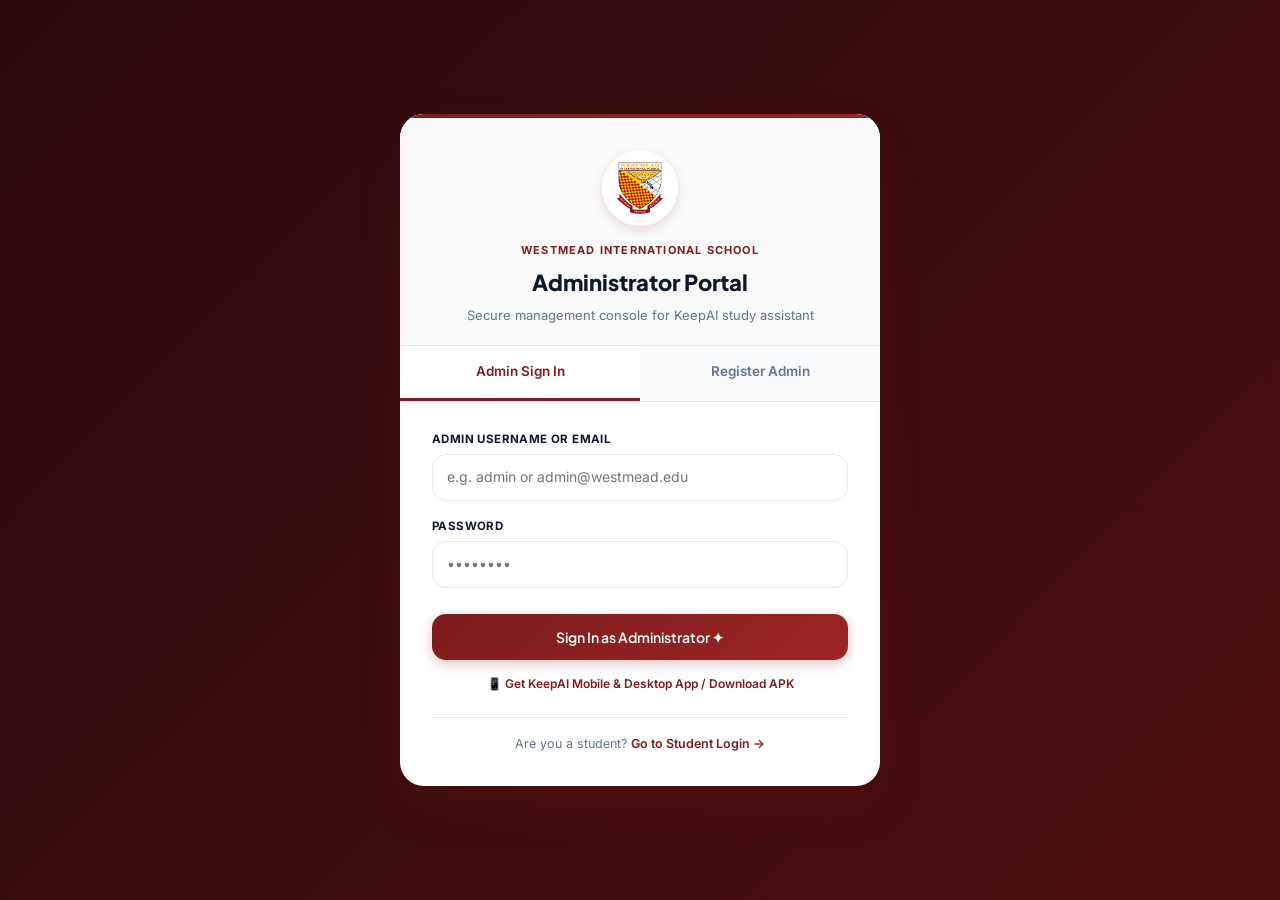
==== index.html @ 1c806f01 "Initial commit" ====
<!DOCTYPE html>
<html lang="en">
<head>
  <meta charset="UTF-8">
  <meta http-equiv="refresh" content="0; url=admin_dashboard.html">
  <title>KeepAI - Redirecting</title>
  <script>
    window.location.replace('admin_dashboard.html');
  </script>
</head>
<body style="font-family: sans-serif; display: flex; align-items: center; justify-content: center; height: 100vh; margin: 0; background: #f8fafc; color: #475569;">
  <p>Loading KeepAI Portal...</p>
</body>
</html>
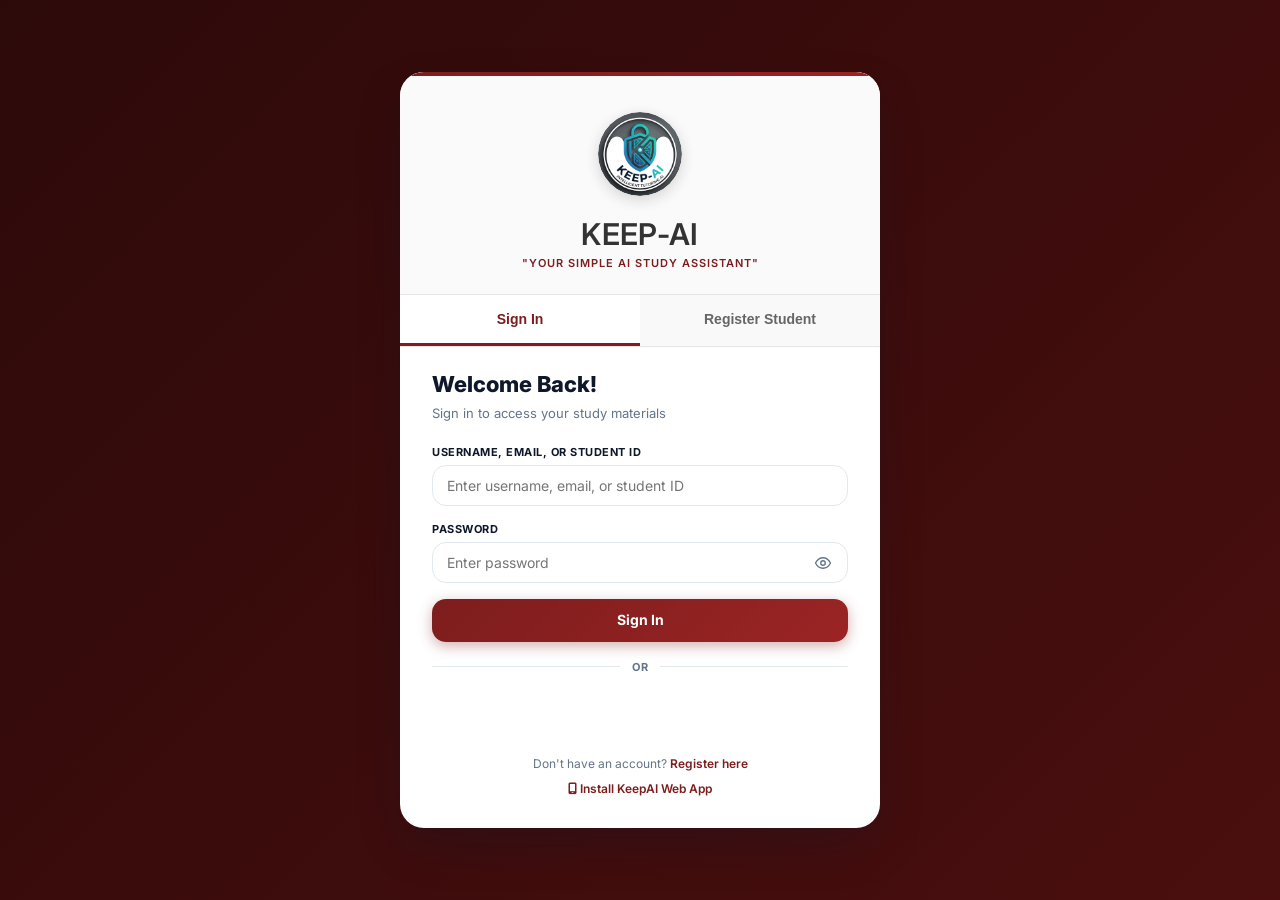
==== commit 337092a2: "chore: Design consistency overhaul - unified brand system, all buttons working - Add dist/assets/css" ====
--- a/index.html
+++ b/index.html
@@ -2,13 +2,13 @@
 <html lang="en">
 <head>
   <meta charset="UTF-8">
-  <meta http-equiv="refresh" content="0; url=admin_dashboard.html">
+  <meta http-equiv="refresh" content="0; url=student_login.html">
   <title>KeepAI - Redirecting</title>
   <script>
-    window.location.replace('admin_dashboard.html');
+    window.location.replace('student_login.html');
   </script>
 </head>
-<body style="font-family: sans-serif; display: flex; align-items: center; justify-content: center; height: 100vh; margin: 0; background: #f8fafc; color: #475569;">
-  <p>Loading KeepAI Portal...</p>
+<body style="font-family: sans-serif; display: flex; align-items: center; justify-content: center; height: 100vh; margin: 0; background: #2D0A0A; color: #fff;">
+  <p>Loading KeepAI...</p>
 </body>
 </html>
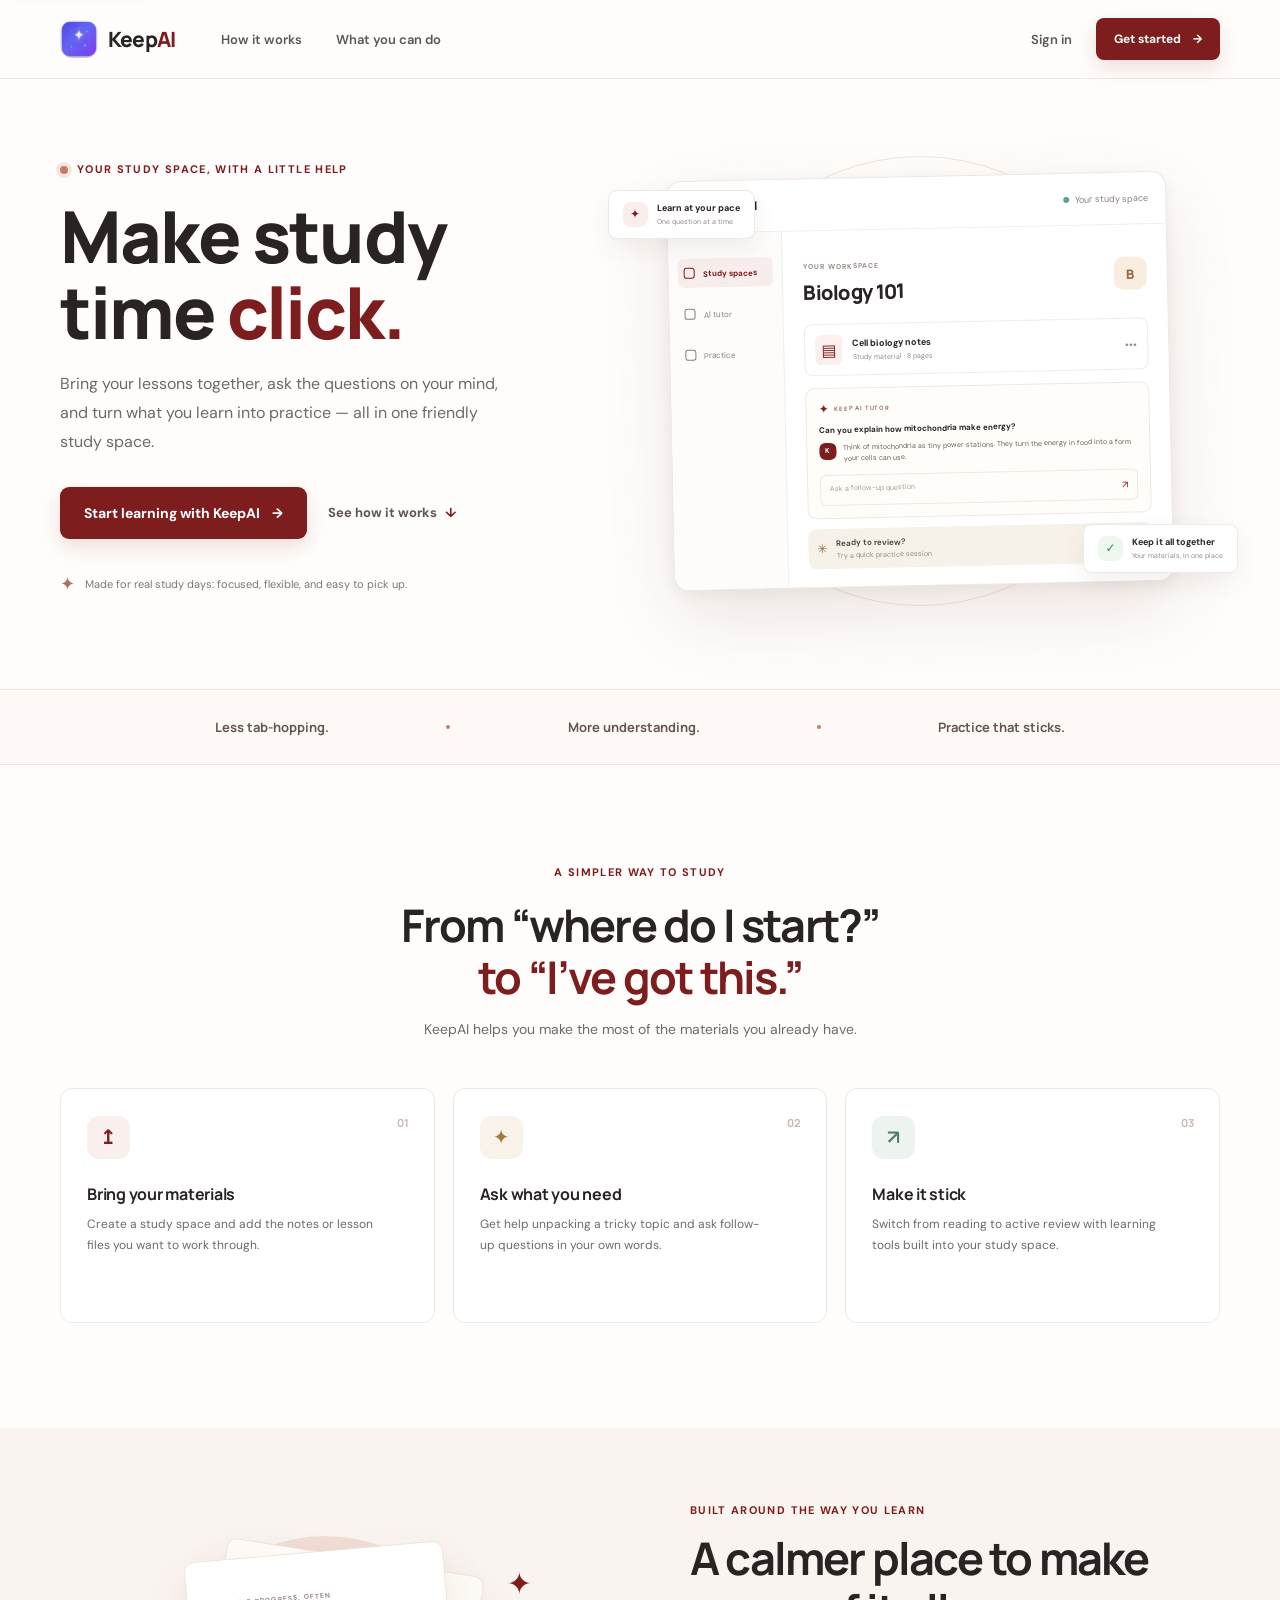
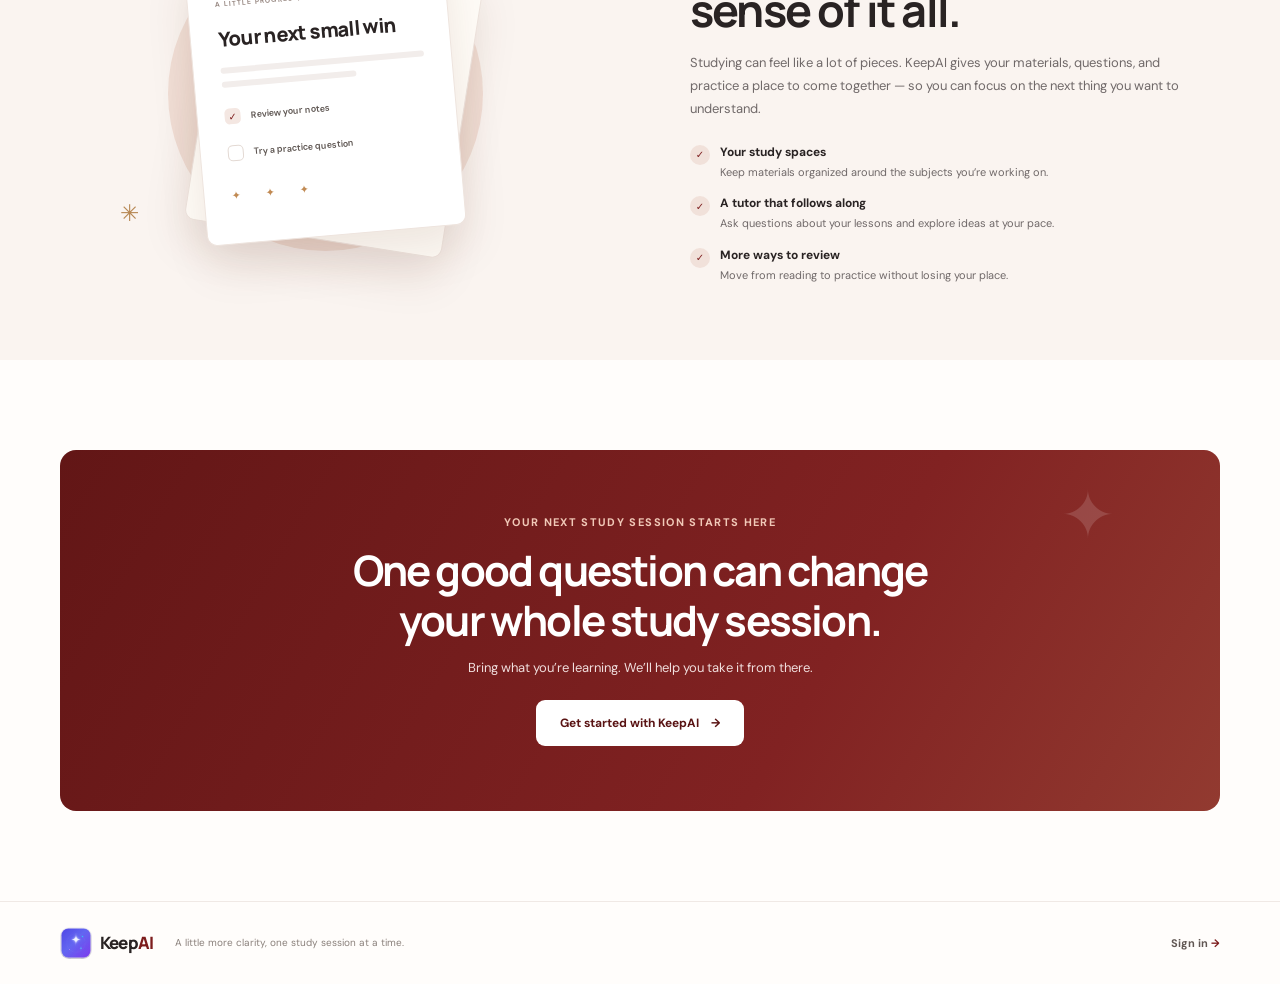
==== commit 26647233: "Add responsive KeepAI landing page Co-authored-by: Copilot <223556219+Copilot@users.noreply.github.c" ====
--- a/index.html
+++ b/index.html
@@ -2,13 +2,192 @@
 <html lang="en">
 <head>
   <meta charset="UTF-8">
-  <meta http-equiv="refresh" content="0; url=student_login.html">
-  <title>KeepAI - Redirecting</title>
-  <script>
-    window.location.replace('student_login.html');
-  </script>
+  <meta name="viewport" content="width=device-width, initial-scale=1">
+  <meta name="theme-color" content="#7d1d1d">
+  <meta name="description" content="Make study time more focused with KeepAI. Bring your materials together, ask questions, and turn what you learn into practice.">
+  <meta name="apple-mobile-web-app-capable" content="yes">
+  <meta name="apple-mobile-web-app-title" content="KeepAI">
+  <link rel="manifest" href="manifest.json">
+  <link rel="icon" href="icons/favicon.svg" type="image/svg+xml">
+  <link rel="apple-touch-icon" href="icons/icon-192.png">
+  <link rel="preconnect" href="https://fonts.googleapis.com">
+  <link rel="preconnect" href="https://fonts.gstatic.com" crossorigin>
+  <link href="https://fonts.googleapis.com/css2?family=DM+Sans:wght@400;500;600;700&family=Manrope:wght@400;500;600;700;800&display=swap" rel="stylesheet">
+  <link rel="stylesheet" href="assets/css/landing.css">
+  <title>KeepAI — Make study time click</title>
 </head>
-<body style="font-family: sans-serif; display: flex; align-items: center; justify-content: center; height: 100vh; margin: 0; background: #2D0A0A; color: #fff;">
-  <p>Loading KeepAI...</p>
+<body>
+  <a class="skip-link" href="#main">Skip to content</a>
+  <header class="site-header">
+    <div class="header-inner">
+      <a class="brand" href="./" aria-label="KeepAI home">
+        <img src="icons/icon.svg" width="38" height="38" alt="">
+        <span>Keep<span class="brand-accent">AI</span></span>
+      </a>
+      <nav class="desktop-nav" aria-label="Main navigation">
+        <a href="#how-it-works">How it works</a>
+        <a href="#features">What you can do</a>
+      </nav>
+      <div class="header-actions">
+        <a class="sign-in-link" href="student_login.html">Sign in</a>
+        <a class="button button-small button-primary" href="student_login.html">Get started <span aria-hidden="true">→</span></a>
+      </div>
+      <details class="mobile-menu">
+        <summary aria-label="Toggle navigation">
+          <span class="menu-lines" aria-hidden="true"></span>
+        </summary>
+        <nav aria-label="Mobile navigation">
+          <a href="#how-it-works">How it works</a>
+          <a href="#features">What you can do</a>
+          <a href="student_login.html">Sign in</a>
+          <a class="mobile-cta" href="student_login.html">Get started <span aria-hidden="true">→</span></a>
+        </nav>
+      </details>
+    </div>
+  </header>
+
+  <main id="main">
+    <section class="hero section-shell">
+      <div class="hero-copy">
+        <p class="eyebrow"><span class="eyebrow-dot" aria-hidden="true"></span> Your study space, with a little help</p>
+        <h1>Make study time <span>click.</span></h1>
+        <p class="hero-description">Bring your lessons together, ask the questions on your mind, and turn what you learn into practice — all in one friendly study space.</p>
+        <div class="hero-actions">
+          <a class="button button-primary" href="student_login.html">Start learning with KeepAI <span aria-hidden="true">→</span></a>
+          <a class="text-link" href="#how-it-works">See how it works <span aria-hidden="true">↓</span></a>
+        </div>
+        <div class="hero-note">
+          <span class="note-icon" aria-hidden="true">✦</span>
+          <p>Made for real study days: focused, flexible, and easy to pick up.</p>
+        </div>
+      </div>
+
+      <div class="hero-visual" role="img" aria-label="Illustration of a KeepAI study workspace">
+        <div class="visual-orbit orbit-one" aria-hidden="true"></div>
+        <div class="visual-orbit orbit-two" aria-hidden="true"></div>
+        <div class="workspace-window">
+          <div class="window-top">
+            <div class="window-brand"><img src="icons/icon.svg" width="25" height="25" alt=""><span>KeepAI</span></div>
+            <span class="window-status"><span aria-hidden="true"></span> Your study space</span>
+          </div>
+          <div class="workspace-body">
+            <div class="workspace-sidebar" aria-hidden="true">
+              <span class="sidebar-item active"><i></i> Study spaces</span>
+              <span class="sidebar-item"><i></i> AI tutor</span>
+              <span class="sidebar-item"><i></i> Practice</span>
+            </div>
+            <div class="workspace-content">
+              <div class="workspace-heading">
+                <div><span class="content-kicker">YOUR WORKSPACE</span><h2>Biology 101</h2></div>
+                <span class="course-mark" aria-hidden="true">B</span>
+              </div>
+              <div class="material-card">
+                <span class="material-icon" aria-hidden="true">▤</span>
+                <div><strong>Cell biology notes</strong><small>Study material · 8 pages</small></div>
+                <span class="material-more" aria-hidden="true">···</span>
+              </div>
+              <div class="tutor-card">
+                <div class="tutor-label"><span class="tutor-spark" aria-hidden="true">✦</span> KEEP AI TUTOR</div>
+                <p>Can you explain how mitochondria make energy?</p>
+                <div class="tutor-reply"><span class="reply-avatar" aria-hidden="true">K</span><span>Think of mitochondria as tiny power stations. They turn the energy in food into a form your cells can use.</span></div>
+                <div class="fake-input">Ask a follow-up question <span aria-hidden="true">↗</span></div>
+              </div>
+              <div class="practice-nudge"><span aria-hidden="true">✳</span><span><strong>Ready to review?</strong><small>Try a quick practice session</small></span><span class="nudge-arrow" aria-hidden="true">→</span></div>
+            </div>
+          </div>
+        </div>
+        <div class="floating-note note-left"><span aria-hidden="true">✦</span><div><strong>Learn at your pace</strong><small>One question at a time</small></div></div>
+        <div class="floating-note note-right"><span class="note-check" aria-hidden="true">✓</span><div><strong>Keep it all together</strong><small>Your materials, in one place</small></div></div>
+      </div>
+    </section>
+
+    <section class="intro-strip" aria-label="KeepAI study tools">
+      <div class="intro-inner">
+        <span>Less tab-hopping.</span>
+        <span class="strip-divider" aria-hidden="true"></span>
+        <span>More understanding.</span>
+        <span class="strip-divider" aria-hidden="true"></span>
+        <span>Practice that sticks.</span>
+      </div>
+    </section>
+
+    <section class="section-shell how-section" id="how-it-works">
+      <div class="section-heading">
+        <p class="eyebrow">A simpler way to study</p>
+        <h2>From “where do I start?”<br><span>to “I’ve got this.”</span></h2>
+        <p>KeepAI helps you make the most of the materials you already have.</p>
+      </div>
+      <div class="steps-grid">
+        <article class="step-card">
+          <span class="step-number">01</span>
+          <span class="step-icon icon-upload" aria-hidden="true">↥</span>
+          <h3>Bring your materials</h3>
+          <p>Create a study space and add the notes or lesson files you want to work through.</p>
+        </article>
+        <article class="step-card">
+          <span class="step-number">02</span>
+          <span class="step-icon icon-ask" aria-hidden="true">✦</span>
+          <h3>Ask what you need</h3>
+          <p>Get help unpacking a tricky topic and ask follow-up questions in your own words.</p>
+        </article>
+        <article class="step-card">
+          <span class="step-number">03</span>
+          <span class="step-icon icon-practice" aria-hidden="true">↗</span>
+          <h3>Make it stick</h3>
+          <p>Switch from reading to active review with learning tools built into your study space.</p>
+        </article>
+      </div>
+    </section>
+
+    <section class="feature-section" id="features">
+      <div class="section-shell feature-layout">
+        <div class="feature-art" aria-hidden="true">
+          <div class="feature-paper paper-back"></div>
+          <div class="feature-paper paper-front">
+            <span class="paper-kicker">A LITTLE PROGRESS, OFTEN</span>
+            <div class="paper-title">Your next small win</div>
+            <div class="paper-line"></div>
+            <div class="paper-line short"></div>
+            <div class="paper-task"><span>✓</span> Review your notes</div>
+            <div class="paper-task"><span class="task-empty"></span> Try a practice question</div>
+            <div class="paper-stars">✦ &nbsp; ✦ &nbsp; ✦</div>
+          </div>
+          <span class="art-spark spark-one">✦</span><span class="art-spark spark-two">✳</span>
+        </div>
+        <div class="feature-copy">
+          <p class="eyebrow">Built around the way you learn</p>
+          <h2>A calmer place to make sense of it all.</h2>
+          <p>Studying can feel like a lot of pieces. KeepAI gives your materials, questions, and practice a place to come together — so you can focus on the next thing you want to understand.</p>
+          <ul class="feature-list">
+            <li><span aria-hidden="true">✓</span><span><strong>Your study spaces</strong><small>Keep materials organized around the subjects you’re working on.</small></span></li>
+            <li><span aria-hidden="true">✓</span><span><strong>A tutor that follows along</strong><small>Ask questions about your lessons and explore ideas at your pace.</small></span></li>
+            <li><span aria-hidden="true">✓</span><span><strong>More ways to review</strong><small>Move from reading to practice without losing your place.</small></span></li>
+          </ul>
+        </div>
+      </div>
+    </section>
+
+    <section class="closing-section section-shell">
+      <div class="closing-card">
+        <div class="closing-decoration" aria-hidden="true">✦</div>
+        <p class="eyebrow">Your next study session starts here</p>
+        <h2>One good question can change your whole study session.</h2>
+        <p>Bring what you’re learning. We’ll help you take it from there.</p>
+        <a class="button button-light" href="student_login.html">Get started with KeepAI <span aria-hidden="true">→</span></a>
+      </div>
+    </section>
+  </main>
+
+  <footer class="site-footer">
+    <div class="footer-inner">
+      <a class="brand footer-brand" href="./" aria-label="KeepAI home">
+        <img src="icons/icon.svg" width="32" height="32" alt="">
+        <span>Keep<span class="brand-accent">AI</span></span>
+      </a>
+      <p>A little more clarity, one study session at a time.</p>
+      <a href="student_login.html">Sign in <span aria-hidden="true">→</span></a>
+    </div>
+  </footer>
+  <script src="assets/js/landing.js" defer></script>
 </body>
 </html>
--- a/assets/css/landing.css
+++ b/assets/css/landing.css
@@ -0,0 +1,257 @@
+:root {
+  color-scheme: light;
+  --ink: #292323;
+  --muted: #706969;
+  --wine: #7d1d1d;
+  --wine-dark: #591313;
+  --wine-soft: #fff5f2;
+  --paper: #fffdfb;
+  --line: #eee7e3;
+  --serif: "Manrope", "DM Sans", sans-serif;
+  --sans: "DM Sans", system-ui, sans-serif;
+}
+
+* { box-sizing: border-box; }
+html { scroll-behavior: smooth; scroll-padding-top: 90px; }
+body { margin: 0; color: var(--ink); background: var(--paper); font-family: var(--sans); -webkit-font-smoothing: antialiased; }
+a { color: inherit; }
+img { display: block; max-width: 100%; }
+
+.skip-link { position: absolute; z-index: 10; top: 8px; left: 8px; padding: 12px 16px; transform: translateY(-150%); border-radius: 8px; background: white; color: var(--wine); box-shadow: 0 4px 16px #0002; }
+.skip-link:focus { transform: translateY(0); }
+.site-header { position: relative; z-index: 5; border-bottom: 1px solid #f0e9e5; background: rgb(255 253 251 / 94%); }
+.header-inner, .section-shell, .footer-inner { width: min(1160px, calc(100% - 56px)); margin-inline: auto; }
+.header-inner { min-height: 78px; display: flex; align-items: center; gap: 46px; }
+.brand { display: inline-flex; align-items: center; gap: 10px; color: var(--ink); text-decoration: none; font: 800 21px/1 var(--serif); letter-spacing: -.8px; }
+.brand img { border-radius: 12px; }
+.brand-accent { color: var(--wine); }
+.desktop-nav { display: flex; align-items: center; gap: 34px; margin-right: auto; }
+.desktop-nav a, .sign-in-link { color: #5d5552; font-size: 13px; font-weight: 600; text-decoration: none; transition: color .18s ease; }
+.desktop-nav a:hover, .sign-in-link:hover { color: var(--wine); }
+.header-actions { display: flex; align-items: center; gap: 24px; }
+.button { min-height: 52px; display: inline-flex; justify-content: center; align-items: center; gap: 12px; padding: 0 23px; border: 1px solid transparent; border-radius: 9px; font-size: 14px; font-weight: 700; text-decoration: none; transition: transform .18s ease, background .18s ease, box-shadow .18s ease; }
+.button:hover { transform: translateY(-2px); }
+.button:focus-visible, a:focus-visible, summary:focus-visible { outline: 3px solid #bc7777; outline-offset: 4px; }
+.button-primary { background: var(--wine); color: white; box-shadow: 0 8px 20px #7d1d1d24; }
+.button-primary:hover { background: var(--wine-dark); box-shadow: 0 10px 24px #7d1d1d35; }
+.button-small { min-height: 42px; padding-inline: 17px; border-radius: 8px; font-size: 12px; }
+.mobile-menu { display: none; }
+
+.hero { min-height: 610px; display: grid; grid-template-columns: .92fr 1.08fr; align-items: center; gap: 48px; padding-block: 70px 76px; }
+.hero-copy { position: relative; z-index: 1; padding-bottom: 4px; }
+.eyebrow { display: flex; align-items: center; gap: 9px; margin: 0 0 20px; color: var(--wine); font-size: 11px; font-weight: 700; letter-spacing: 1.35px; line-height: 1.4; text-transform: uppercase; }
+.eyebrow-dot { width: 8px; height: 8px; border-radius: 50%; background: #c37c68; box-shadow: 0 0 0 4px #f7e6df; }
+h1, h2, h3, p { margin-top: 0; }
+h1, h2 { font-family: var(--serif); letter-spacing: -1.8px; }
+.hero h1 { max-width: 540px; margin-bottom: 21px; font-size: clamp(48px, 5.6vw, 72px); font-weight: 800; line-height: 1.06; }
+.hero h1 span { color: var(--wine); }
+.hero-description { max-width: 460px; margin-bottom: 30px; color: var(--muted); font-size: 16px; line-height: 1.8; }
+.hero-actions { display: flex; align-items: center; flex-wrap: wrap; gap: 21px; }
+.text-link { color: #5e5551; font-size: 13px; font-weight: 700; text-decoration: none; }
+.text-link span { margin-left: 5px; color: var(--wine); }
+.text-link:hover { color: var(--wine); }
+.hero-note { display: flex; align-items: center; gap: 10px; margin-top: 33px; color: #817774; }
+.hero-note p { margin: 0; font-size: 11px; line-height: 1.5; }
+.note-icon { color: #ae705e; font-size: 18px; }
+
+.hero-visual { position: relative; min-width: 0; min-height: 447px; display: grid; place-items: center; isolation: isolate; }
+.visual-orbit { position: absolute; z-index: -1; border: 1px solid #f2e4dd; border-radius: 50%; }
+.orbit-one { width: min(450px, 100%); aspect-ratio: 1; }
+.orbit-two { width: min(370px, 100%); aspect-ratio: 1; border-style: dashed; border-color: #f0dfd7; }
+.workspace-window { width: min(100%, 500px); overflow: hidden; border: 1px solid #eee8e4; border-radius: 15px; background: #fff; box-shadow: 0 28px 70px #5d27181c, 0 4px 14px #38221b0d; transform: rotate(-1.2deg); }
+.window-top { height: 52px; display: flex; justify-content: space-between; align-items: center; padding-inline: 17px; border-bottom: 1px solid #f2eeeb; }
+.window-brand { display: flex; align-items: center; gap: 8px; font: 800 12px var(--serif); }
+.window-brand img { border-radius: 8px; }
+.window-status { display: flex; align-items: center; gap: 6px; color: #8c817d; font-size: 9px; }
+.window-status > span { width: 6px; height: 6px; border-radius: 50%; background: #58a580; }
+.workspace-body { min-height: 350px; display: grid; grid-template-columns: 114px 1fr; }
+.workspace-sidebar { padding: 25px 9px; border-right: 1px solid #f2eeeb; background: #fdfcfb; }
+.sidebar-item { display: flex; align-items: center; gap: 8px; margin-bottom: 12px; padding: 9px 6px; border-radius: 6px; color: #8a807b; font-size: 8px; white-space: nowrap; }
+.sidebar-item i { width: 11px; height: 11px; display: block; border: 1.5px solid currentColor; border-radius: 3px; }
+.sidebar-item.active { background: #f8eded; color: var(--wine); font-weight: 700; }
+.workspace-content { padding: 22px 20px 18px; }
+.workspace-heading { display: flex; justify-content: space-between; align-items: center; margin-bottom: 18px; }
+.content-kicker, .paper-kicker { color: #9a8b85; font-size: 7px; font-weight: 700; letter-spacing: 1px; }
+.workspace-heading h2 { margin: 5px 0 0; font: 800 20px var(--serif); letter-spacing: -.7px; }
+.course-mark { width: 33px; height: 33px; display: grid; place-items: center; border-radius: 10px; background: #f8eddf; color: #9b6743; font: 800 13px var(--serif); }
+.material-card { display: flex; align-items: center; gap: 10px; padding: 10px; border: 1px solid #f0ebe7; border-radius: 8px; }
+.material-icon { width: 27px; height: 30px; display: grid; place-items: center; border-radius: 6px; background: #fcefed; color: var(--wine); font-size: 16px; }
+.material-card strong, .material-card small, .practice-nudge strong, .practice-nudge small { display: block; }
+.material-card strong { font-size: 9px; }
+.material-card small { margin-top: 3px; color: #978d89; font-size: 7px; }
+.material-more { margin-left: auto; color: #948984; font-weight: 700; }
+.tutor-card { margin-top: 12px; padding: 12px; border: 1px solid #eee8e4; border-radius: 9px; background: #fffdfa; }
+.tutor-label { display: flex; align-items: center; gap: 5px; color: #97786b; font-size: 6px; font-weight: 700; letter-spacing: .8px; }
+.tutor-spark { color: var(--wine); font-size: 12px; }
+.tutor-card > p { margin: 8px 0; font-size: 8px; font-weight: 700; }
+.tutor-reply { display: flex; align-items: flex-start; gap: 7px; color: #675e59; font-size: 7px; line-height: 1.55; }
+.reply-avatar { width: 17px; height: 17px; flex: 0 0 17px; display: grid; place-items: center; border-radius: 6px; background: var(--wine); color: #fff; font-size: 7px; font-weight: 700; }
+.fake-input { display: flex; justify-content: space-between; margin-top: 10px; padding: 8px 9px; border: 1px solid #eee8e4; border-radius: 6px; color: #a59b96; font-size: 7px; }
+.fake-input span { color: var(--wine); font-size: 10px; }
+.practice-nudge { display: flex; align-items: center; gap: 9px; margin-top: 10px; padding: 9px; border-radius: 8px; background: #f6f2ea; color: #92714b; font-size: 12px; }
+.practice-nudge strong { color: #554a40; font-size: 8px; }
+.practice-nudge small { margin-top: 3px; color: #93877c; font-size: 7px; }
+.nudge-arrow { margin-left: auto; color: #8a6747; font-size: 12px; }
+.floating-note { position: absolute; display: flex; align-items: center; gap: 9px; padding: 11px 14px; border: 1px solid #f0e8e4; border-radius: 9px; background: #fff; box-shadow: 0 10px 25px #40241a12; }
+.floating-note > span:first-child { width: 25px; height: 25px; display: grid; place-items: center; border-radius: 8px; background: #f9eeeb; color: var(--wine); font-size: 12px; }
+.floating-note strong, .floating-note small { display: block; white-space: nowrap; }
+.floating-note strong { font-size: 9px; }
+.floating-note small { margin-top: 3px; color: #958984; font-size: 7px; }
+.note-left { top: 32px; left: -12px; }
+.note-right { right: -18px; bottom: 32px; }
+.floating-note .note-check { background: #edf6ef !important; color: #42815a !important; font-weight: 700; }
+
+.intro-strip { border-block: 1px solid #f1e8e3; background: #fffaf7; }
+.intro-inner { width: min(850px, calc(100% - 40px)); min-height: 74px; display: flex; justify-content: space-between; align-items: center; gap: 20px; margin: auto; color: #635752; font-family: var(--serif); font-size: 13px; font-weight: 700; }
+.strip-divider { width: 4px; height: 4px; flex: 0 0 4px; border-radius: 50%; background: #bd8170; }
+.how-section { padding-block: 100px 105px; }
+.section-heading { max-width: 580px; margin: 0 auto 46px; text-align: center; }
+.section-heading .eyebrow { justify-content: center; }
+.section-heading h2, .feature-copy h2 { margin-bottom: 14px; font-size: clamp(32px, 4vw, 45px); line-height: 1.15; }
+.section-heading h2 span { color: var(--wine); }
+.section-heading > p:last-child { margin-bottom: 0; color: var(--muted); font-size: 14px; line-height: 1.7; }
+.steps-grid { display: grid; grid-template-columns: repeat(3, 1fr); gap: 18px; }
+.step-card { position: relative; min-height: 235px; padding: 27px 26px; border: 1px solid #efe8e3; border-radius: 12px; background: #fff; transition: transform .2s ease, box-shadow .2s ease; }
+.step-card:hover { transform: translateY(-4px); box-shadow: 0 16px 36px #43251a0d; }
+.step-number { position: absolute; top: 26px; right: 25px; color: #c8b8b0; font: 700 11px var(--serif); }
+.step-icon { width: 43px; height: 43px; display: grid; place-items: center; margin-bottom: 24px; border-radius: 12px; font-size: 20px; font-weight: 600; }
+.icon-upload { background: #f9efec; color: var(--wine); }
+.icon-ask { background: #f8f2e8; color: #a6793c; }
+.icon-practice { background: #edf4ef; color: #508063; }
+.step-card h3 { margin-bottom: 9px; font: 700 16px var(--serif); letter-spacing: -.25px; }
+.step-card p { max-width: 290px; margin-bottom: 0; color: var(--muted); font-size: 12px; line-height: 1.75; }
+
+.feature-section { overflow: hidden; background: #faf4f0; }
+.feature-layout { min-height: 525px; display: grid; grid-template-columns: 1fr 1fr; align-items: center; gap: 100px; padding-block: 75px; }
+.feature-art { position: relative; min-height: 340px; display: grid; place-items: center; }
+.feature-art::before { position: absolute; width: 315px; height: 315px; border-radius: 50%; background: #f1dfd6; content: ""; }
+.feature-paper { position: absolute; width: 260px; height: 285px; border: 1px solid #eee4de; border-radius: 10px; background: white; box-shadow: 0 22px 45px #5d27181a; }
+.paper-back { transform: rotate(9deg) translate(10px, 3px); background: #fffcf7; }
+.paper-front { padding: 30px 27px; transform: rotate(-5deg); }
+.paper-title { margin-top: 14px; font: 800 20px var(--serif); letter-spacing: -.6px; }
+.paper-line { width: 100%; height: 6px; margin-top: 15px; border-radius: 10px; background: #f2edeb; }
+.paper-line.short { width: 66%; margin-top: 8px; }
+.paper-task { display: flex; align-items: center; gap: 10px; margin-top: 21px; color: #5e5652; font-size: 9px; font-weight: 600; }
+.paper-task > span { width: 16px; height: 16px; display: grid; place-items: center; border-radius: 5px; background: #f4e7e2; color: var(--wine); font-size: 10px; }
+.paper-task .task-empty { border: 1px solid #e3d9d3; background: #fff; }
+.paper-stars { margin-top: 27px; color: #c18a53; font-size: 11px; letter-spacing: 4px; }
+.art-spark { position: absolute; color: var(--wine); }
+.spark-one { top: 40px; right: 58px; font-size: 30px; }
+.spark-two { bottom: 36px; left: 60px; color: #b78854; font-size: 23px; }
+.feature-copy .eyebrow { margin-bottom: 15px; }
+.feature-copy h2 { max-width: 480px; }
+.feature-copy > p:not(.eyebrow) { max-width: 500px; margin-bottom: 23px; color: var(--muted); font-size: 13px; line-height: 1.8; }
+.feature-list { display: grid; gap: 14px; margin: 0; padding: 0; list-style: none; }
+.feature-list li { display: flex; align-items: flex-start; gap: 10px; }
+.feature-list li > span:first-child { width: 20px; height: 20px; flex: 0 0 20px; display: grid; place-items: center; margin-top: 1px; border-radius: 50%; background: #f1e1da; color: var(--wine); font-size: 10px; font-weight: 700; }
+.feature-list strong, .feature-list small { display: block; }
+.feature-list strong { font-size: 12px; }
+.feature-list small { margin-top: 4px; color: var(--muted); font-size: 11px; line-height: 1.6; }
+
+.closing-section { padding-block: 90px; }
+.closing-card { position: relative; overflow: hidden; padding: 65px 24px; border-radius: 16px; background: linear-gradient(120deg, #621616, #812222 65%, #923a30); color: #fff; text-align: center; }
+.closing-card .eyebrow { justify-content: center; margin-bottom: 15px; color: #f1c9b8; }
+.closing-card h2 { max-width: 630px; margin: 0 auto 13px; font-size: clamp(28px, 4vw, 42px); line-height: 1.2; }
+.closing-card > p:not(.eyebrow) { margin-bottom: 24px; color: #f0dedd; font-size: 13px; }
+.button-light { min-height: 46px; background: #fff; color: var(--wine-dark); font-size: 12px; }
+.button-light:hover { background: #fff4ef; }
+.closing-decoration { position: absolute; top: 23px; right: 9%; color: #ffffff25; font-size: 66px; }
+.site-footer { border-top: 1px solid #f0e9e5; }
+.footer-inner { min-height: 82px; display: flex; align-items: center; gap: 22px; }
+.footer-brand { gap: 8px; font-size: 17px; }
+.footer-brand img { border-radius: 9px; }
+.footer-inner p { margin: 0; color: #8a807b; font-size: 10px; }
+.footer-inner > a:last-child { margin-left: auto; color: #615753; font-size: 11px; font-weight: 700; text-decoration: none; }
+.footer-inner > a:last-child span { color: var(--wine); }
+
+@media (min-width: 1400px) { .hero { min-height: 660px; } }
+@media (max-width: 1000px) {
+  .header-inner, .section-shell, .footer-inner { width: min(100% - 40px, 840px); }
+  .hero { grid-template-columns: 1fr 1fr; gap: 24px; padding-block: 60px; }
+  .hero-visual { min-height: 390px; }
+  .workspace-body { grid-template-columns: 95px 1fr; min-height: 328px; }
+  .workspace-content { padding: 18px 13px 14px; }
+  .note-left { left: -5px; }
+  .note-right { right: -5px; }
+  .feature-layout { gap: 50px; }
+}
+@media (max-width: 720px) {
+  html { scroll-padding-top: 20px; }
+  .header-inner, .section-shell, .footer-inner { width: calc(100% - 36px); }
+  .header-inner { min-height: 68px; gap: 12px; }
+  .brand { gap: 8px; font-size: 19px; }
+  .brand img { width: 34px; height: 34px; }
+  .desktop-nav, .header-actions { display: none; }
+  .mobile-menu { position: relative; display: block; margin-left: auto; }
+  .mobile-menu summary { width: 42px; height: 42px; display: grid; place-items: center; border: 1px solid #eee4df; border-radius: 9px; background: #fff; cursor: pointer; list-style: none; }
+  .mobile-menu summary::-webkit-details-marker { display: none; }
+  .menu-lines, .menu-lines::before, .menu-lines::after { width: 17px; height: 2px; display: block; border-radius: 2px; background: var(--wine); content: ""; }
+  .menu-lines { position: relative; }
+  .menu-lines::before { position: absolute; top: -5px; }
+  .menu-lines::after { position: absolute; top: 5px; }
+  .mobile-menu[open] nav { position: absolute; top: 51px; right: 0; width: min(270px, calc(100vw - 36px)); display: grid; gap: 3px; padding: 9px; border: 1px solid var(--line); border-radius: 11px; background: white; box-shadow: 0 16px 35px #3d20181c; }
+  .mobile-menu nav a { padding: 12px 11px; border-radius: 7px; color: #554c49; font-size: 13px; font-weight: 600; text-decoration: none; }
+  .mobile-menu nav a:hover { background: #faf4f0; color: var(--wine); }
+  .mobile-menu nav .mobile-cta { background: var(--wine); color: white; }
+  .hero { grid-template-columns: 1fr; gap: 28px; padding-block: 52px 56px; }
+  .hero-copy { max-width: 570px; }
+  .hero h1 { max-width: 460px; font-size: clamp(48px, 11vw, 64px); }
+  .hero-description { max-width: 520px; font-size: 15px; }
+  .hero-visual { width: min(100%, 530px); min-height: 390px; justify-self: center; }
+  .workspace-window { width: min(100%, 490px); }
+  .workspace-body { min-height: 330px; }
+  .note-left { left: -4px; }
+  .note-right { right: -3px; }
+  .how-section { padding-block: 72px; }
+  .steps-grid { grid-template-columns: 1fr; gap: 12px; }
+  .step-card { min-height: unset; padding: 21px; }
+  .step-icon { margin-bottom: 17px; }
+  .step-card p { max-width: 440px; }
+  .feature-layout { grid-template-columns: 1fr; gap: 24px; padding-block: 55px 65px; }
+  .feature-art { min-height: 310px; }
+  .feature-copy { max-width: 540px; margin: auto; }
+  .closing-section { padding-block: 60px; }
+  .closing-card { padding: 53px 20px; }
+}
+@media (max-width: 480px) {
+  .header-inner, .section-shell, .footer-inner { width: calc(100% - 32px); }
+  .hero { padding-top: 43px; }
+  .hero .eyebrow { font-size: 9px; letter-spacing: 1px; }
+  .hero h1 { font-size: clamp(45px, 13vw, 58px); }
+  .hero-description { font-size: 14px; line-height: 1.7; }
+  .hero-actions { align-items: flex-start; flex-direction: column; gap: 17px; }
+  .hero-actions .button { min-height: 49px; }
+  .hero-note { margin-top: 22px; }
+  .hero-visual { min-height: 330px; margin-top: 5px; }
+  .workspace-window { width: 100%; }
+  .workspace-body { min-height: 285px; grid-template-columns: 1fr; }
+  .workspace-sidebar { display: none; }
+  .workspace-content { padding: 16px 13px; }
+  .workspace-heading { margin-bottom: 13px; }
+  .workspace-heading h2 { font-size: 18px; }
+  .tutor-card { margin-top: 9px; padding: 10px; }
+  .practice-nudge { margin-top: 8px; }
+  .floating-note { gap: 6px; padding: 8px 9px; }
+  .floating-note > span:first-child { width: 21px; height: 21px; flex-basis: 21px; }
+  .floating-note strong { font-size: 8px; }
+  .floating-note small { font-size: 6px; }
+  .note-left { top: 5px; left: -2px; }
+  .note-right { right: -2px; bottom: 4px; }
+  .orbit-one { width: min(330px, 100%); }
+  .orbit-two { width: min(280px, 100%); }
+  .intro-inner { min-height: 66px; flex-wrap: wrap; justify-content: center; gap: 8px 12px; padding-block: 14px; font-size: 10px; }
+  .strip-divider { width: 3px; height: 3px; flex-basis: 3px; }
+  .section-heading { margin-bottom: 31px; }
+  .section-heading h2, .feature-copy h2 { font-size: 33px; }
+  .feature-art { min-height: 285px; }
+  .feature-art::before { width: 270px; height: 270px; }
+  .feature-paper { transform: scale(.9) rotate(-5deg); }
+  .paper-back { transform: scale(.9) rotate(9deg) translate(10px, 3px); }
+  .closing-card h2 { font-size: 30px; }
+  .footer-inner { min-height: 100px; flex-wrap: wrap; gap: 8px 14px; padding-block: 18px; }
+  .footer-inner p { flex-basis: calc(100% - 20px); order: 1; }
+  .footer-inner > a:last-child { margin-left: auto; }
+}
+@media (prefers-reduced-motion: reduce) {
+  *, *::before, *::after { scroll-behavior: auto !important; animation-duration: .01ms !important; animation-iteration-count: 1 !important; transition-duration: .01ms !important; }
+}
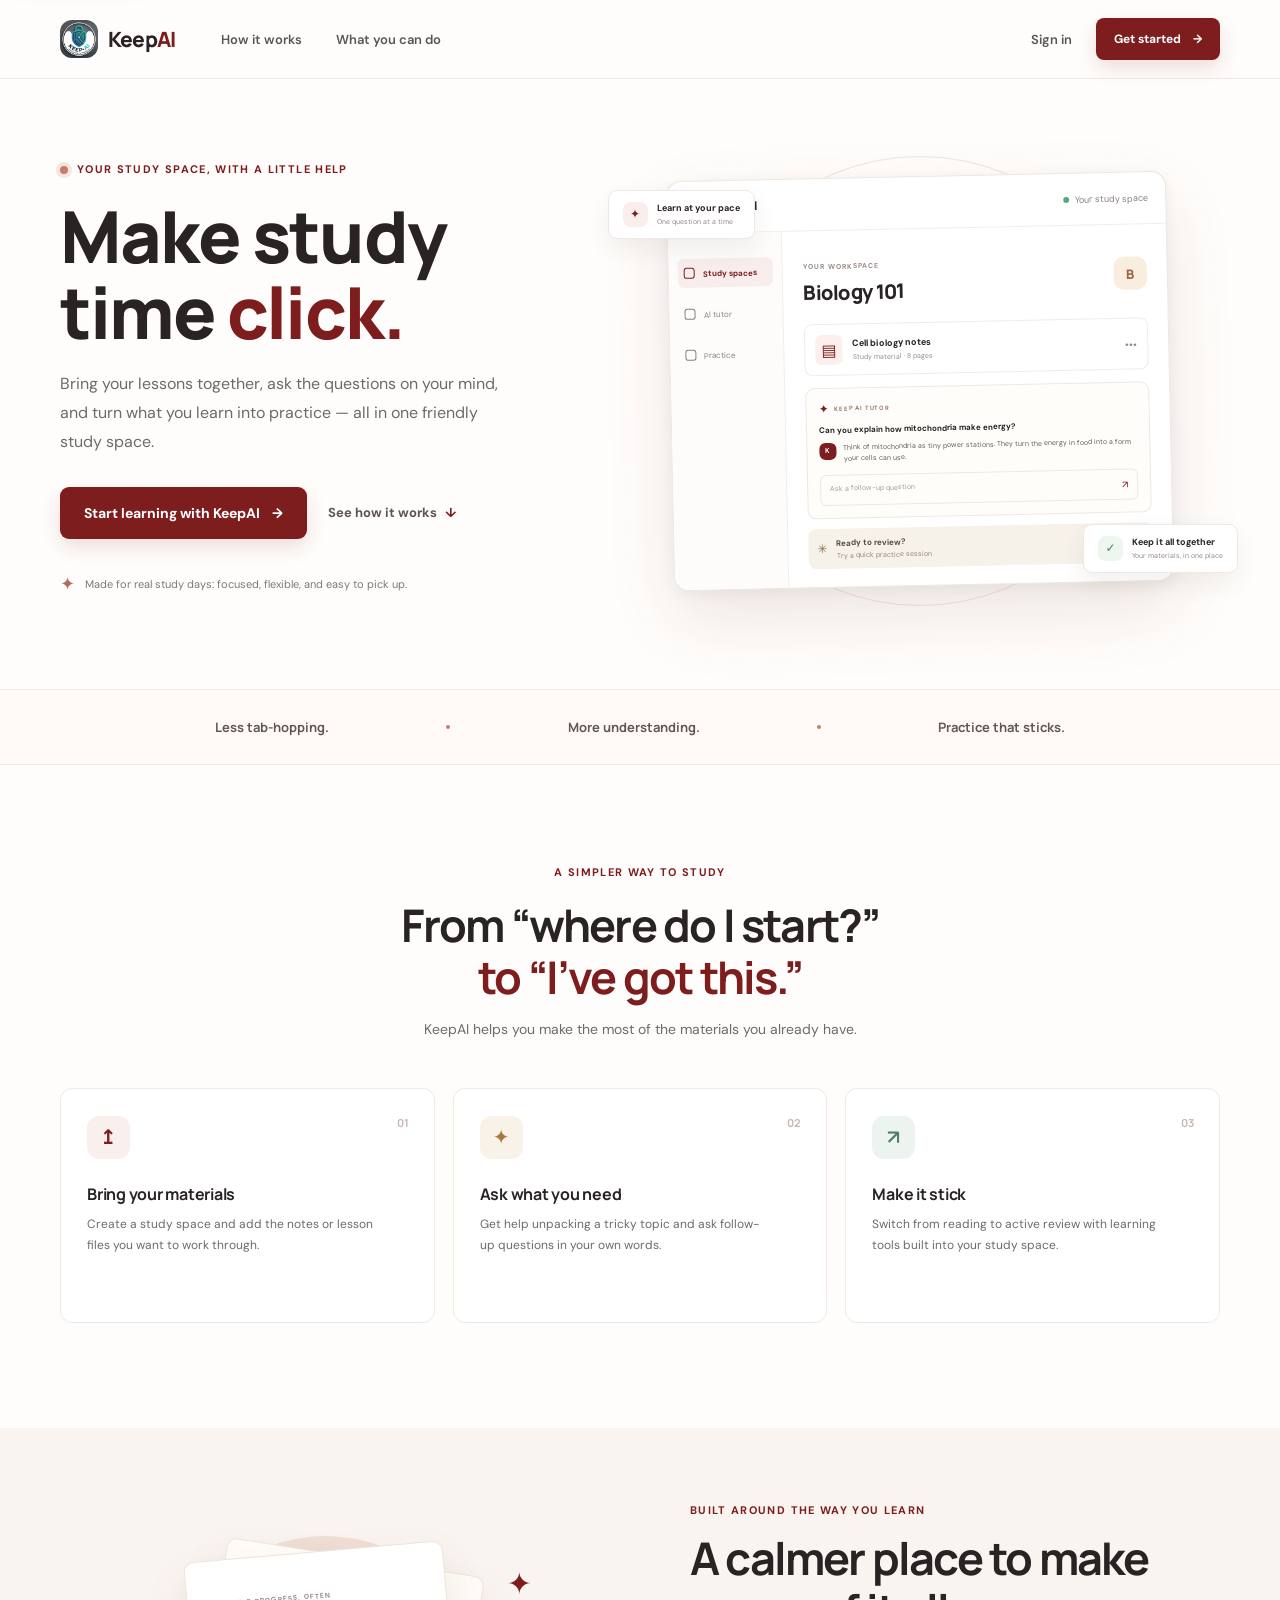
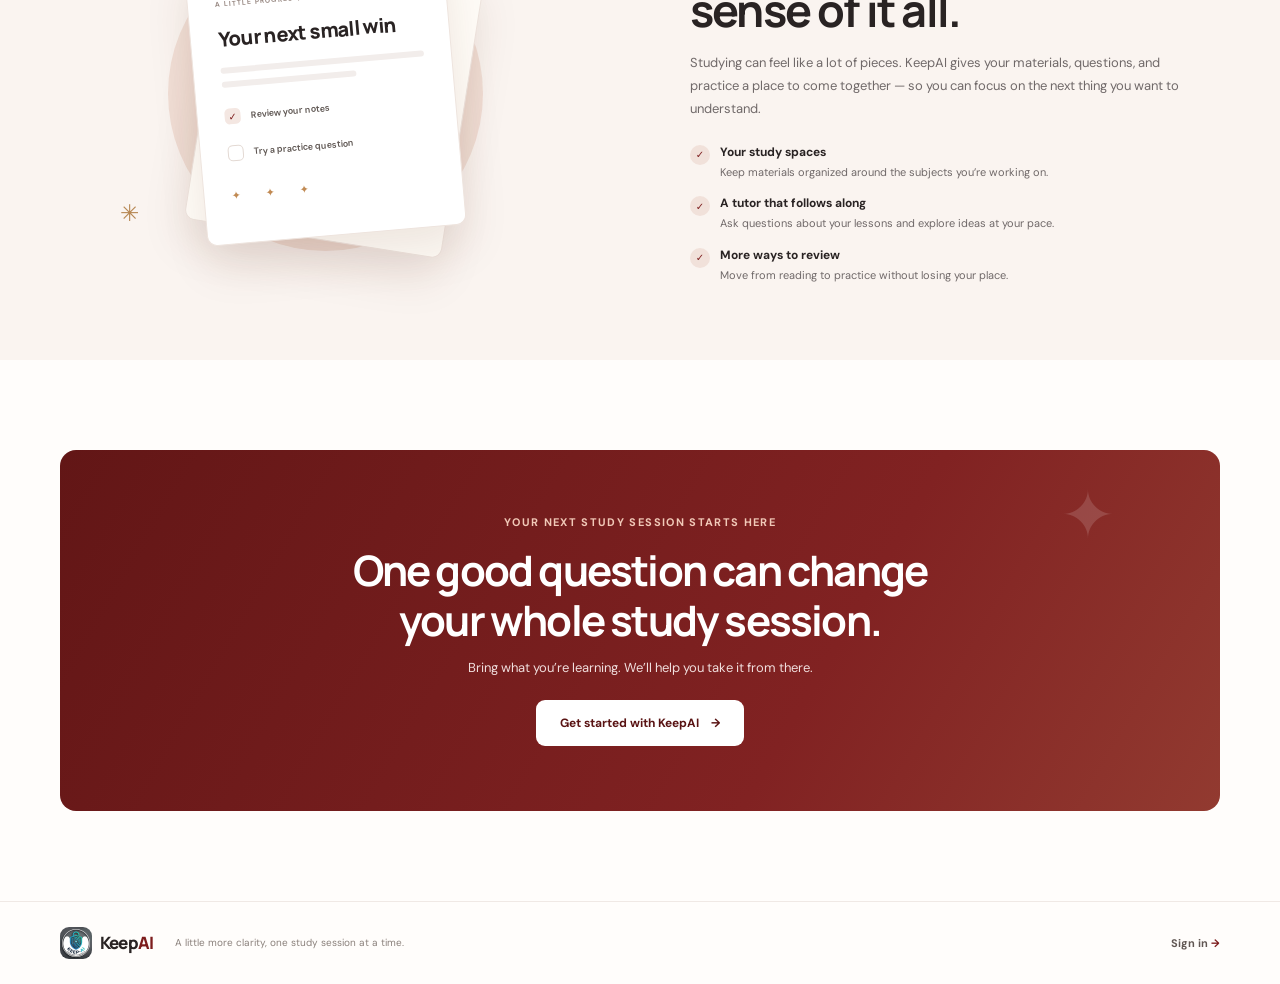
==== commit 0ee61fb9: "Use sign-in logo on landing page Co-authored-by: Copilot <223556219+Copilot@users.noreply.github.com" ====
--- a/index.html
+++ b/index.html
@@ -21,7 +21,7 @@
   <header class="site-header">
     <div class="header-inner">
       <a class="brand" href="./" aria-label="KeepAI home">
-        <img src="icons/icon.svg" width="38" height="38" alt="">
+        <img src="assets/images/keepai-logo.png" width="38" height="38" alt="">
         <span>Keep<span class="brand-accent">AI</span></span>
       </a>
       <nav class="desktop-nav" aria-label="Main navigation">
@@ -67,7 +67,7 @@
         <div class="visual-orbit orbit-two" aria-hidden="true"></div>
         <div class="workspace-window">
           <div class="window-top">
-            <div class="window-brand"><img src="icons/icon.svg" width="25" height="25" alt=""><span>KeepAI</span></div>
+            <div class="window-brand"><img src="assets/images/keepai-logo.png" width="25" height="25" alt=""><span>KeepAI</span></div>
             <span class="window-status"><span aria-hidden="true"></span> Your study space</span>
           </div>
           <div class="workspace-body">
@@ -181,7 +181,7 @@
   <footer class="site-footer">
     <div class="footer-inner">
       <a class="brand footer-brand" href="./" aria-label="KeepAI home">
-        <img src="icons/icon.svg" width="32" height="32" alt="">
+        <img src="assets/images/keepai-logo.png" width="32" height="32" alt="">
         <span>Keep<span class="brand-accent">AI</span></span>
       </a>
       <p>A little more clarity, one study session at a time.</p>
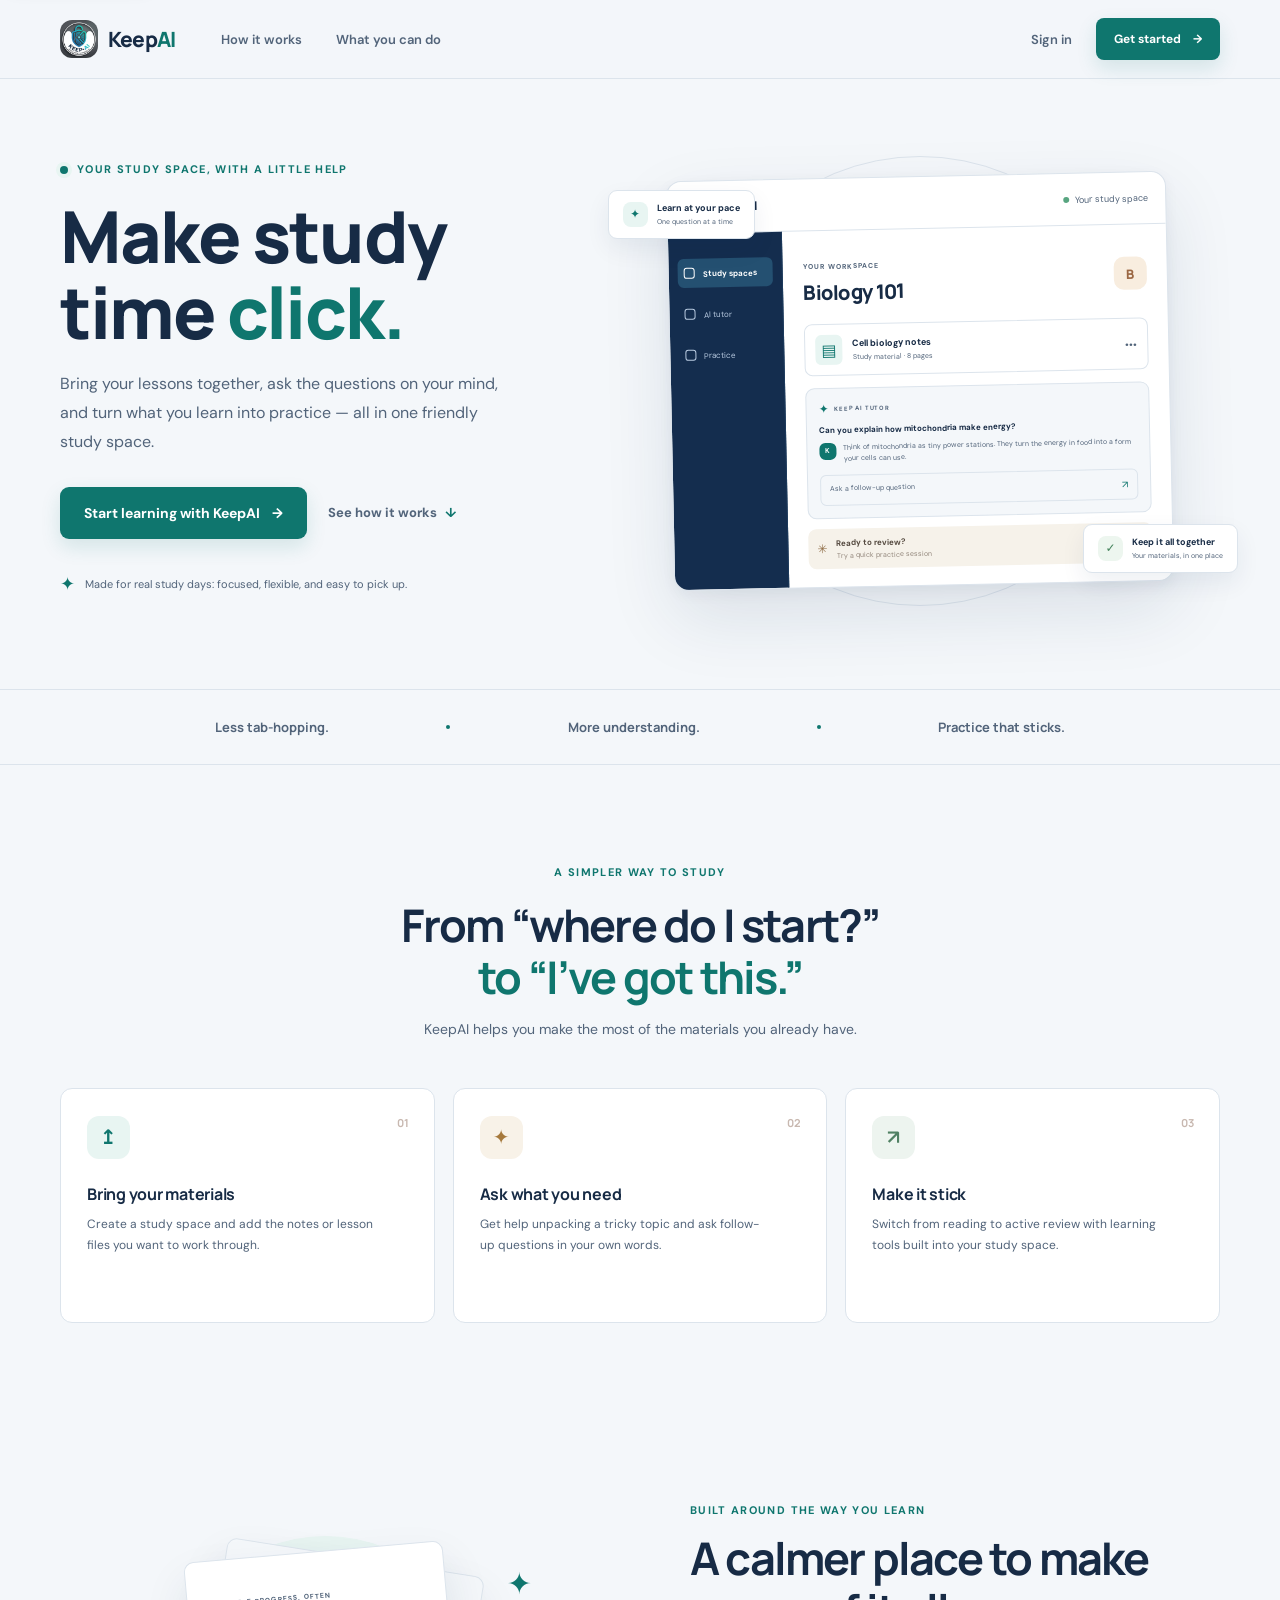
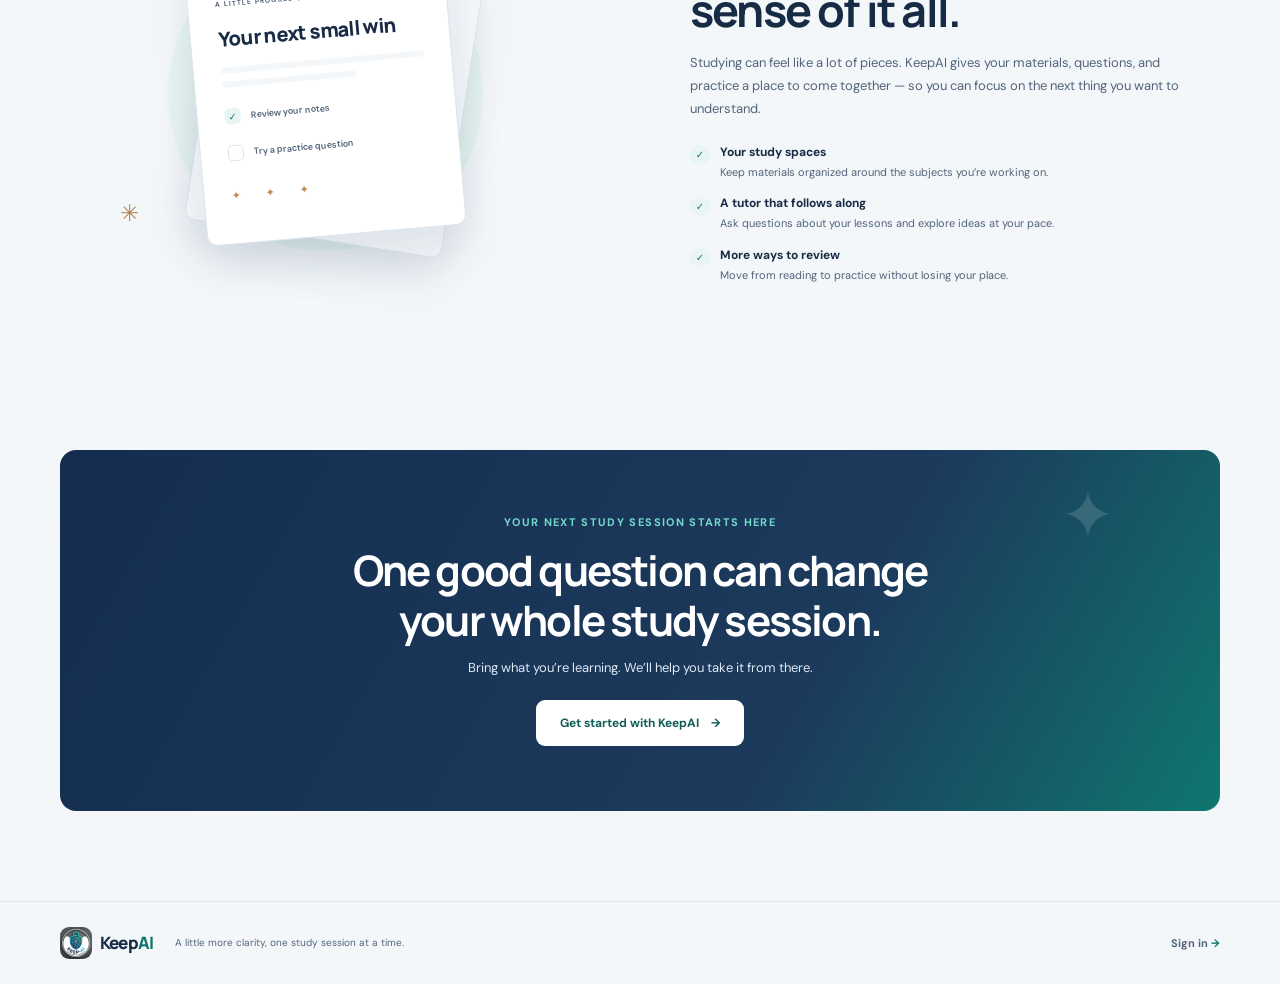
==== commit cf877e53: "Apply approved navy and teal theme across KeepAI" ====
--- a/index.html
+++ b/index.html
@@ -3,18 +3,22 @@
 <head>
   <meta charset="UTF-8">
   <meta name="viewport" content="width=device-width, initial-scale=1">
-  <meta name="theme-color" content="#7d1d1d">
+  <meta name="theme-color" content="#0F766E">
   <meta name="description" content="Make study time more focused with KeepAI. Bring your materials together, ask questions, and turn what you learn into practice.">
   <meta name="apple-mobile-web-app-capable" content="yes">
   <meta name="apple-mobile-web-app-title" content="KeepAI">
   <link rel="manifest" href="manifest.json">
-  <link rel="icon" href="icons/favicon.svg" type="image/svg+xml">
+  <link rel="icon" href="assets/images/keepai-logo.png" type="image/png" sizes="512x512">
   <link rel="apple-touch-icon" href="icons/icon-192.png">
   <link rel="preconnect" href="https://fonts.googleapis.com">
   <link rel="preconnect" href="https://fonts.gstatic.com" crossorigin>
   <link href="https://fonts.googleapis.com/css2?family=DM+Sans:wght@400;500;600;700&family=Manrope:wght@400;500;600;700;800&display=swap" rel="stylesheet">
   <link rel="stylesheet" href="assets/css/landing.css">
+  <style>html.keepai-maintenance-check body { visibility: hidden; }</style>
+  <script src="assets/js/config.js"></script>
+  <script src="assets/js/maintenance-guard.js"></script>
   <title>KeepAI — Make study time click</title>
+<link rel="stylesheet" href="assets/css/brand-theme.css">
 </head>
 <body>
   <a class="skip-link" href="#main">Skip to content</a>
--- a/assets/css/landing.css
+++ b/assets/css/landing.css
@@ -1,12 +1,12 @@
 :root {
   color-scheme: light;
-  --ink: #292323;
-  --muted: #706969;
-  --wine: #7d1d1d;
-  --wine-dark: #591313;
-  --wine-soft: #fff5f2;
-  --paper: #fffdfb;
-  --line: #eee7e3;
+  --ink: #172B45;
+  --muted: #52647A;
+  --brand: #0F766E;
+  --brand-dark: #115E59;
+  --brand-soft: #E8F5F2;
+  --paper: #F4F7FA;
+  --line: #DCE4EC;
   --serif: "Manrope", "DM Sans", sans-serif;
   --sans: "DM Sans", system-ui, sans-serif;
 }
@@ -17,125 +17,125 @@
 a { color: inherit; }
 img { display: block; max-width: 100%; }
 
-.skip-link { position: absolute; z-index: 10; top: 8px; left: 8px; padding: 12px 16px; transform: translateY(-150%); border-radius: 8px; background: white; color: var(--wine); box-shadow: 0 4px 16px #0002; }
+.skip-link { position: absolute; z-index: 10; top: 8px; left: 8px; padding: 12px 16px; transform: translateY(-150%); border-radius: 8px; background: white; color: var(--brand); box-shadow: 0 4px 16px #0002; }
 .skip-link:focus { transform: translateY(0); }
-.site-header { position: relative; z-index: 5; border-bottom: 1px solid #f0e9e5; background: rgb(255 253 251 / 94%); }
+.site-header { position: relative; z-index: 5; border-bottom: 1px solid #DCE4EC; background: rgb(244 247 250 / 94%); }
 .header-inner, .section-shell, .footer-inner { width: min(1160px, calc(100% - 56px)); margin-inline: auto; }
 .header-inner { min-height: 78px; display: flex; align-items: center; gap: 46px; }
 .brand { display: inline-flex; align-items: center; gap: 10px; color: var(--ink); text-decoration: none; font: 800 21px/1 var(--serif); letter-spacing: -.8px; }
 .brand img { border-radius: 12px; }
-.brand-accent { color: var(--wine); }
+.brand-accent { color: var(--brand); }
 .desktop-nav { display: flex; align-items: center; gap: 34px; margin-right: auto; }
-.desktop-nav a, .sign-in-link { color: #5d5552; font-size: 13px; font-weight: 600; text-decoration: none; transition: color .18s ease; }
-.desktop-nav a:hover, .sign-in-link:hover { color: var(--wine); }
+.desktop-nav a, .sign-in-link { color: #52647A; font-size: 13px; font-weight: 600; text-decoration: none; transition: color .18s ease; }
+.desktop-nav a:hover, .sign-in-link:hover { color: var(--brand); }
 .header-actions { display: flex; align-items: center; gap: 24px; }
 .button { min-height: 52px; display: inline-flex; justify-content: center; align-items: center; gap: 12px; padding: 0 23px; border: 1px solid transparent; border-radius: 9px; font-size: 14px; font-weight: 700; text-decoration: none; transition: transform .18s ease, background .18s ease, box-shadow .18s ease; }
 .button:hover { transform: translateY(-2px); }
-.button:focus-visible, a:focus-visible, summary:focus-visible { outline: 3px solid #bc7777; outline-offset: 4px; }
-.button-primary { background: var(--wine); color: white; box-shadow: 0 8px 20px #7d1d1d24; }
-.button-primary:hover { background: var(--wine-dark); box-shadow: 0 10px 24px #7d1d1d35; }
+.button:focus-visible, a:focus-visible, summary:focus-visible { outline: 3px solid #0F766E; outline-offset: 4px; }
+.button-primary { background: var(--brand); color: white; box-shadow: 0 8px 20px #0F766E24; }
+.button-primary:hover { background: var(--brand-dark); box-shadow: 0 10px 24px #0F766E35; }
 .button-small { min-height: 42px; padding-inline: 17px; border-radius: 8px; font-size: 12px; }
 .mobile-menu { display: none; }
 
 .hero { min-height: 610px; display: grid; grid-template-columns: .92fr 1.08fr; align-items: center; gap: 48px; padding-block: 70px 76px; }
 .hero-copy { position: relative; z-index: 1; padding-bottom: 4px; }
-.eyebrow { display: flex; align-items: center; gap: 9px; margin: 0 0 20px; color: var(--wine); font-size: 11px; font-weight: 700; letter-spacing: 1.35px; line-height: 1.4; text-transform: uppercase; }
-.eyebrow-dot { width: 8px; height: 8px; border-radius: 50%; background: #c37c68; box-shadow: 0 0 0 4px #f7e6df; }
+.eyebrow { display: flex; align-items: center; gap: 9px; margin: 0 0 20px; color: var(--brand); font-size: 11px; font-weight: 700; letter-spacing: 1.35px; line-height: 1.4; text-transform: uppercase; }
+.eyebrow-dot { width: 8px; height: 8px; border-radius: 50%; background: #0F766E; box-shadow: 0 0 0 4px #E8F5F2; }
 h1, h2, h3, p { margin-top: 0; }
 h1, h2 { font-family: var(--serif); letter-spacing: -1.8px; }
 .hero h1 { max-width: 540px; margin-bottom: 21px; font-size: clamp(48px, 5.6vw, 72px); font-weight: 800; line-height: 1.06; }
-.hero h1 span { color: var(--wine); }
+.hero h1 span { color: var(--brand); }
 .hero-description { max-width: 460px; margin-bottom: 30px; color: var(--muted); font-size: 16px; line-height: 1.8; }
 .hero-actions { display: flex; align-items: center; flex-wrap: wrap; gap: 21px; }
-.text-link { color: #5e5551; font-size: 13px; font-weight: 700; text-decoration: none; }
-.text-link span { margin-left: 5px; color: var(--wine); }
-.text-link:hover { color: var(--wine); }
-.hero-note { display: flex; align-items: center; gap: 10px; margin-top: 33px; color: #817774; }
+.text-link { color: #52647A; font-size: 13px; font-weight: 700; text-decoration: none; }
+.text-link span { margin-left: 5px; color: var(--brand); }
+.text-link:hover { color: var(--brand); }
+.hero-note { display: flex; align-items: center; gap: 10px; margin-top: 33px; color: #52647A; }
 .hero-note p { margin: 0; font-size: 11px; line-height: 1.5; }
-.note-icon { color: #ae705e; font-size: 18px; }
+.note-icon { color: #0F766E; font-size: 18px; }
 
 .hero-visual { position: relative; min-width: 0; min-height: 447px; display: grid; place-items: center; isolation: isolate; }
-.visual-orbit { position: absolute; z-index: -1; border: 1px solid #f2e4dd; border-radius: 50%; }
+.visual-orbit { position: absolute; z-index: -1; border: 1px solid #DCE4EC; border-radius: 50%; }
 .orbit-one { width: min(450px, 100%); aspect-ratio: 1; }
-.orbit-two { width: min(370px, 100%); aspect-ratio: 1; border-style: dashed; border-color: #f0dfd7; }
-.workspace-window { width: min(100%, 500px); overflow: hidden; border: 1px solid #eee8e4; border-radius: 15px; background: #fff; box-shadow: 0 28px 70px #5d27181c, 0 4px 14px #38221b0d; transform: rotate(-1.2deg); }
-.window-top { height: 52px; display: flex; justify-content: space-between; align-items: center; padding-inline: 17px; border-bottom: 1px solid #f2eeeb; }
+.orbit-two { width: min(370px, 100%); aspect-ratio: 1; border-style: dashed; border-color: #DCE4EC; }
+.workspace-window { width: min(100%, 500px); overflow: hidden; border: 1px solid #DCE4EC; border-radius: 15px; background: #fff; box-shadow: 0 28px 70px #142D4E1c, 0 4px 14px #142D4E0d; transform: rotate(-1.2deg); }
+.window-top { height: 52px; display: flex; justify-content: space-between; align-items: center; padding-inline: 17px; border-bottom: 1px solid #DCE4EC; }
 .window-brand { display: flex; align-items: center; gap: 8px; font: 800 12px var(--serif); }
 .window-brand img { border-radius: 8px; }
-.window-status { display: flex; align-items: center; gap: 6px; color: #8c817d; font-size: 9px; }
+.window-status { display: flex; align-items: center; gap: 6px; color: #52647A; font-size: 9px; }
 .window-status > span { width: 6px; height: 6px; border-radius: 50%; background: #58a580; }
 .workspace-body { min-height: 350px; display: grid; grid-template-columns: 114px 1fr; }
-.workspace-sidebar { padding: 25px 9px; border-right: 1px solid #f2eeeb; background: #fdfcfb; }
-.sidebar-item { display: flex; align-items: center; gap: 8px; margin-bottom: 12px; padding: 9px 6px; border-radius: 6px; color: #8a807b; font-size: 8px; white-space: nowrap; }
+.workspace-sidebar { padding: 25px 9px; border-right: 1px solid #DCE4EC; background: #F4F7FA; }
+.sidebar-item { display: flex; align-items: center; gap: 8px; margin-bottom: 12px; padding: 9px 6px; border-radius: 6px; color: #52647A; font-size: 8px; white-space: nowrap; }
 .sidebar-item i { width: 11px; height: 11px; display: block; border: 1.5px solid currentColor; border-radius: 3px; }
-.sidebar-item.active { background: #f8eded; color: var(--wine); font-weight: 700; }
+.sidebar-item.active { background: #E8F5F2; color: var(--brand); font-weight: 700; }
 .workspace-content { padding: 22px 20px 18px; }
 .workspace-heading { display: flex; justify-content: space-between; align-items: center; margin-bottom: 18px; }
-.content-kicker, .paper-kicker { color: #9a8b85; font-size: 7px; font-weight: 700; letter-spacing: 1px; }
+.content-kicker, .paper-kicker { color: #52647A; font-size: 7px; font-weight: 700; letter-spacing: 1px; }
 .workspace-heading h2 { margin: 5px 0 0; font: 800 20px var(--serif); letter-spacing: -.7px; }
 .course-mark { width: 33px; height: 33px; display: grid; place-items: center; border-radius: 10px; background: #f8eddf; color: #9b6743; font: 800 13px var(--serif); }
-.material-card { display: flex; align-items: center; gap: 10px; padding: 10px; border: 1px solid #f0ebe7; border-radius: 8px; }
-.material-icon { width: 27px; height: 30px; display: grid; place-items: center; border-radius: 6px; background: #fcefed; color: var(--wine); font-size: 16px; }
+.material-card { display: flex; align-items: center; gap: 10px; padding: 10px; border: 1px solid #DCE4EC; border-radius: 8px; }
+.material-icon { width: 27px; height: 30px; display: grid; place-items: center; border-radius: 6px; background: #E8F5F2; color: var(--brand); font-size: 16px; }
 .material-card strong, .material-card small, .practice-nudge strong, .practice-nudge small { display: block; }
 .material-card strong { font-size: 9px; }
-.material-card small { margin-top: 3px; color: #978d89; font-size: 7px; }
-.material-more { margin-left: auto; color: #948984; font-weight: 700; }
-.tutor-card { margin-top: 12px; padding: 12px; border: 1px solid #eee8e4; border-radius: 9px; background: #fffdfa; }
-.tutor-label { display: flex; align-items: center; gap: 5px; color: #97786b; font-size: 6px; font-weight: 700; letter-spacing: .8px; }
-.tutor-spark { color: var(--wine); font-size: 12px; }
+.material-card small { margin-top: 3px; color: #52647A; font-size: 7px; }
+.material-more { margin-left: auto; color: #52647A; font-weight: 700; }
+.tutor-card { margin-top: 12px; padding: 12px; border: 1px solid #DCE4EC; border-radius: 9px; background: #F4F7FA; }
+.tutor-label { display: flex; align-items: center; gap: 5px; color: #52647A; font-size: 6px; font-weight: 700; letter-spacing: .8px; }
+.tutor-spark { color: var(--brand); font-size: 12px; }
 .tutor-card > p { margin: 8px 0; font-size: 8px; font-weight: 700; }
-.tutor-reply { display: flex; align-items: flex-start; gap: 7px; color: #675e59; font-size: 7px; line-height: 1.55; }
-.reply-avatar { width: 17px; height: 17px; flex: 0 0 17px; display: grid; place-items: center; border-radius: 6px; background: var(--wine); color: #fff; font-size: 7px; font-weight: 700; }
-.fake-input { display: flex; justify-content: space-between; margin-top: 10px; padding: 8px 9px; border: 1px solid #eee8e4; border-radius: 6px; color: #a59b96; font-size: 7px; }
-.fake-input span { color: var(--wine); font-size: 10px; }
+.tutor-reply { display: flex; align-items: flex-start; gap: 7px; color: #52647A; font-size: 7px; line-height: 1.55; }
+.reply-avatar { width: 17px; height: 17px; flex: 0 0 17px; display: grid; place-items: center; border-radius: 6px; background: var(--brand); color: #fff; font-size: 7px; font-weight: 700; }
+.fake-input { display: flex; justify-content: space-between; margin-top: 10px; padding: 8px 9px; border: 1px solid #DCE4EC; border-radius: 6px; color: #52647A; font-size: 7px; }
+.fake-input span { color: var(--brand); font-size: 10px; }
 .practice-nudge { display: flex; align-items: center; gap: 9px; margin-top: 10px; padding: 9px; border-radius: 8px; background: #f6f2ea; color: #92714b; font-size: 12px; }
 .practice-nudge strong { color: #554a40; font-size: 8px; }
 .practice-nudge small { margin-top: 3px; color: #93877c; font-size: 7px; }
 .nudge-arrow { margin-left: auto; color: #8a6747; font-size: 12px; }
-.floating-note { position: absolute; display: flex; align-items: center; gap: 9px; padding: 11px 14px; border: 1px solid #f0e8e4; border-radius: 9px; background: #fff; box-shadow: 0 10px 25px #40241a12; }
-.floating-note > span:first-child { width: 25px; height: 25px; display: grid; place-items: center; border-radius: 8px; background: #f9eeeb; color: var(--wine); font-size: 12px; }
+.floating-note { position: absolute; display: flex; align-items: center; gap: 9px; padding: 11px 14px; border: 1px solid #DCE4EC; border-radius: 9px; background: #fff; box-shadow: 0 10px 25px #142D4E12; }
+.floating-note > span:first-child { width: 25px; height: 25px; display: grid; place-items: center; border-radius: 8px; background: #E8F5F2; color: var(--brand); font-size: 12px; }
 .floating-note strong, .floating-note small { display: block; white-space: nowrap; }
 .floating-note strong { font-size: 9px; }
-.floating-note small { margin-top: 3px; color: #958984; font-size: 7px; }
+.floating-note small { margin-top: 3px; color: #52647A; font-size: 7px; }
 .note-left { top: 32px; left: -12px; }
 .note-right { right: -18px; bottom: 32px; }
 .floating-note .note-check { background: #edf6ef !important; color: #42815a !important; font-weight: 700; }
 
-.intro-strip { border-block: 1px solid #f1e8e3; background: #fffaf7; }
-.intro-inner { width: min(850px, calc(100% - 40px)); min-height: 74px; display: flex; justify-content: space-between; align-items: center; gap: 20px; margin: auto; color: #635752; font-family: var(--serif); font-size: 13px; font-weight: 700; }
-.strip-divider { width: 4px; height: 4px; flex: 0 0 4px; border-radius: 50%; background: #bd8170; }
+.intro-strip { border-block: 1px solid #DCE4EC; background: #F4F7FA; }
+.intro-inner { width: min(850px, calc(100% - 40px)); min-height: 74px; display: flex; justify-content: space-between; align-items: center; gap: 20px; margin: auto; color: #52647A; font-family: var(--serif); font-size: 13px; font-weight: 700; }
+.strip-divider { width: 4px; height: 4px; flex: 0 0 4px; border-radius: 50%; background: #0F766E; }
 .how-section { padding-block: 100px 105px; }
 .section-heading { max-width: 580px; margin: 0 auto 46px; text-align: center; }
 .section-heading .eyebrow { justify-content: center; }
 .section-heading h2, .feature-copy h2 { margin-bottom: 14px; font-size: clamp(32px, 4vw, 45px); line-height: 1.15; }
-.section-heading h2 span { color: var(--wine); }
+.section-heading h2 span { color: var(--brand); }
 .section-heading > p:last-child { margin-bottom: 0; color: var(--muted); font-size: 14px; line-height: 1.7; }
 .steps-grid { display: grid; grid-template-columns: repeat(3, 1fr); gap: 18px; }
-.step-card { position: relative; min-height: 235px; padding: 27px 26px; border: 1px solid #efe8e3; border-radius: 12px; background: #fff; transition: transform .2s ease, box-shadow .2s ease; }
-.step-card:hover { transform: translateY(-4px); box-shadow: 0 16px 36px #43251a0d; }
+.step-card { position: relative; min-height: 235px; padding: 27px 26px; border: 1px solid #DCE4EC; border-radius: 12px; background: #fff; transition: transform .2s ease, box-shadow .2s ease; }
+.step-card:hover { transform: translateY(-4px); box-shadow: 0 16px 36px #142D4E0d; }
 .step-number { position: absolute; top: 26px; right: 25px; color: #c8b8b0; font: 700 11px var(--serif); }
 .step-icon { width: 43px; height: 43px; display: grid; place-items: center; margin-bottom: 24px; border-radius: 12px; font-size: 20px; font-weight: 600; }
-.icon-upload { background: #f9efec; color: var(--wine); }
+.icon-upload { background: #E8F5F2; color: var(--brand); }
 .icon-ask { background: #f8f2e8; color: #a6793c; }
 .icon-practice { background: #edf4ef; color: #508063; }
 .step-card h3 { margin-bottom: 9px; font: 700 16px var(--serif); letter-spacing: -.25px; }
 .step-card p { max-width: 290px; margin-bottom: 0; color: var(--muted); font-size: 12px; line-height: 1.75; }
 
-.feature-section { overflow: hidden; background: #faf4f0; }
+.feature-section { overflow: hidden; background: #F4F7FA; }
 .feature-layout { min-height: 525px; display: grid; grid-template-columns: 1fr 1fr; align-items: center; gap: 100px; padding-block: 75px; }
 .feature-art { position: relative; min-height: 340px; display: grid; place-items: center; }
-.feature-art::before { position: absolute; width: 315px; height: 315px; border-radius: 50%; background: #f1dfd6; content: ""; }
-.feature-paper { position: absolute; width: 260px; height: 285px; border: 1px solid #eee4de; border-radius: 10px; background: white; box-shadow: 0 22px 45px #5d27181a; }
-.paper-back { transform: rotate(9deg) translate(10px, 3px); background: #fffcf7; }
+.feature-art::before { position: absolute; width: 315px; height: 315px; border-radius: 50%; background: #E8F5F2; content: ""; }
+.feature-paper { position: absolute; width: 260px; height: 285px; border: 1px solid #DCE4EC; border-radius: 10px; background: white; box-shadow: 0 22px 45px #142D4E1a; }
+.paper-back { transform: rotate(9deg) translate(10px, 3px); background: #F4F7FA; }
 .paper-front { padding: 30px 27px; transform: rotate(-5deg); }
 .paper-title { margin-top: 14px; font: 800 20px var(--serif); letter-spacing: -.6px; }
-.paper-line { width: 100%; height: 6px; margin-top: 15px; border-radius: 10px; background: #f2edeb; }
+.paper-line { width: 100%; height: 6px; margin-top: 15px; border-radius: 10px; background: #F4F7FA; }
 .paper-line.short { width: 66%; margin-top: 8px; }
-.paper-task { display: flex; align-items: center; gap: 10px; margin-top: 21px; color: #5e5652; font-size: 9px; font-weight: 600; }
-.paper-task > span { width: 16px; height: 16px; display: grid; place-items: center; border-radius: 5px; background: #f4e7e2; color: var(--wine); font-size: 10px; }
-.paper-task .task-empty { border: 1px solid #e3d9d3; background: #fff; }
+.paper-task { display: flex; align-items: center; gap: 10px; margin-top: 21px; color: #52647A; font-size: 9px; font-weight: 600; }
+.paper-task > span { width: 16px; height: 16px; display: grid; place-items: center; border-radius: 5px; background: #E8F5F2; color: var(--brand); font-size: 10px; }
+.paper-task .task-empty { border: 1px solid #DCE4EC; background: #fff; }
 .paper-stars { margin-top: 27px; color: #c18a53; font-size: 11px; letter-spacing: 4px; }
-.art-spark { position: absolute; color: var(--wine); }
+.art-spark { position: absolute; color: var(--brand); }
 .spark-one { top: 40px; right: 58px; font-size: 30px; }
 .spark-two { bottom: 36px; left: 60px; color: #b78854; font-size: 23px; }
 .feature-copy .eyebrow { margin-bottom: 15px; }
@@ -143,26 +143,26 @@
 .feature-copy > p:not(.eyebrow) { max-width: 500px; margin-bottom: 23px; color: var(--muted); font-size: 13px; line-height: 1.8; }
 .feature-list { display: grid; gap: 14px; margin: 0; padding: 0; list-style: none; }
 .feature-list li { display: flex; align-items: flex-start; gap: 10px; }
-.feature-list li > span:first-child { width: 20px; height: 20px; flex: 0 0 20px; display: grid; place-items: center; margin-top: 1px; border-radius: 50%; background: #f1e1da; color: var(--wine); font-size: 10px; font-weight: 700; }
+.feature-list li > span:first-child { width: 20px; height: 20px; flex: 0 0 20px; display: grid; place-items: center; margin-top: 1px; border-radius: 50%; background: #E8F5F2; color: var(--brand); font-size: 10px; font-weight: 700; }
 .feature-list strong, .feature-list small { display: block; }
 .feature-list strong { font-size: 12px; }
 .feature-list small { margin-top: 4px; color: var(--muted); font-size: 11px; line-height: 1.6; }
 
 .closing-section { padding-block: 90px; }
-.closing-card { position: relative; overflow: hidden; padding: 65px 24px; border-radius: 16px; background: linear-gradient(120deg, #621616, #812222 65%, #923a30); color: #fff; text-align: center; }
-.closing-card .eyebrow { justify-content: center; margin-bottom: 15px; color: #f1c9b8; }
+.closing-card { position: relative; overflow: hidden; padding: 65px 24px; border-radius: 16px; background: linear-gradient(120deg, #142D4E, #1C3A5C 65%, #0F766E); color: #fff; text-align: center; }
+.closing-card .eyebrow { justify-content: center; margin-bottom: 15px; color: #74D9CD; }
 .closing-card h2 { max-width: 630px; margin: 0 auto 13px; font-size: clamp(28px, 4vw, 42px); line-height: 1.2; }
-.closing-card > p:not(.eyebrow) { margin-bottom: 24px; color: #f0dedd; font-size: 13px; }
-.button-light { min-height: 46px; background: #fff; color: var(--wine-dark); font-size: 12px; }
-.button-light:hover { background: #fff4ef; }
+.closing-card > p:not(.eyebrow) { margin-bottom: 24px; color: #DFE9F4; font-size: 13px; }
+.button-light { min-height: 46px; background: #fff; color: var(--brand-dark); font-size: 12px; }
+.button-light:hover { background: #E8F5F2; }
 .closing-decoration { position: absolute; top: 23px; right: 9%; color: #ffffff25; font-size: 66px; }
-.site-footer { border-top: 1px solid #f0e9e5; }
+.site-footer { border-top: 1px solid #DCE4EC; }
 .footer-inner { min-height: 82px; display: flex; align-items: center; gap: 22px; }
 .footer-brand { gap: 8px; font-size: 17px; }
 .footer-brand img { border-radius: 9px; }
-.footer-inner p { margin: 0; color: #8a807b; font-size: 10px; }
-.footer-inner > a:last-child { margin-left: auto; color: #615753; font-size: 11px; font-weight: 700; text-decoration: none; }
-.footer-inner > a:last-child span { color: var(--wine); }
+.footer-inner p { margin: 0; color: #52647A; font-size: 10px; }
+.footer-inner > a:last-child { margin-left: auto; color: #52647A; font-size: 11px; font-weight: 700; text-decoration: none; }
+.footer-inner > a:last-child span { color: var(--brand); }
 
 @media (min-width: 1400px) { .hero { min-height: 660px; } }
 @media (max-width: 1000px) {
@@ -183,16 +183,16 @@
   .brand img { width: 34px; height: 34px; }
   .desktop-nav, .header-actions { display: none; }
   .mobile-menu { position: relative; display: block; margin-left: auto; }
-  .mobile-menu summary { width: 42px; height: 42px; display: grid; place-items: center; border: 1px solid #eee4df; border-radius: 9px; background: #fff; cursor: pointer; list-style: none; }
+  .mobile-menu summary { width: 42px; height: 42px; display: grid; place-items: center; border: 1px solid #DCE4EC; border-radius: 9px; background: #fff; cursor: pointer; list-style: none; }
   .mobile-menu summary::-webkit-details-marker { display: none; }
-  .menu-lines, .menu-lines::before, .menu-lines::after { width: 17px; height: 2px; display: block; border-radius: 2px; background: var(--wine); content: ""; }
+  .menu-lines, .menu-lines::before, .menu-lines::after { width: 17px; height: 2px; display: block; border-radius: 2px; background: var(--brand); content: ""; }
   .menu-lines { position: relative; }
   .menu-lines::before { position: absolute; top: -5px; }
   .menu-lines::after { position: absolute; top: 5px; }
-  .mobile-menu[open] nav { position: absolute; top: 51px; right: 0; width: min(270px, calc(100vw - 36px)); display: grid; gap: 3px; padding: 9px; border: 1px solid var(--line); border-radius: 11px; background: white; box-shadow: 0 16px 35px #3d20181c; }
-  .mobile-menu nav a { padding: 12px 11px; border-radius: 7px; color: #554c49; font-size: 13px; font-weight: 600; text-decoration: none; }
-  .mobile-menu nav a:hover { background: #faf4f0; color: var(--wine); }
-  .mobile-menu nav .mobile-cta { background: var(--wine); color: white; }
+  .mobile-menu[open] nav { position: absolute; top: 51px; right: 0; width: min(270px, calc(100vw - 36px)); display: grid; gap: 3px; padding: 9px; border: 1px solid var(--line); border-radius: 11px; background: white; box-shadow: 0 16px 35px #142D4E1c; }
+  .mobile-menu nav a { padding: 12px 11px; border-radius: 7px; color: #52647A; font-size: 13px; font-weight: 600; text-decoration: none; }
+  .mobile-menu nav a:hover { background: #F4F7FA; color: var(--brand); }
+  .mobile-menu nav .mobile-cta { background: var(--brand); color: white; }
   .hero { grid-template-columns: 1fr; gap: 28px; padding-block: 52px 56px; }
   .hero-copy { max-width: 570px; }
   .hero h1 { max-width: 460px; font-size: clamp(48px, 11vw, 64px); }
--- a/assets/css/brand-theme.css
+++ b/assets/css/brand-theme.css
@@ -0,0 +1,58 @@
+/* Approved KeepAI palette: navy navigation, teal actions, cool neutral surfaces.
+   Loaded after page styles so both dashboards share the same theme tokens. */
+:root {
+  --primary: #0F766E;
+  --primary-hover: #115E59;
+  --primary-dark: #142D4E;
+  --primary-text: #0F766E;
+  --primary-light: #E8F5F2;
+  --primary-border: #B7DDD6;
+  --primary-gradient: linear-gradient(135deg, #0F766E, #115E59);
+  --brand-gradient: linear-gradient(135deg, #142D4E, #1C3A5C 50%, #0F766E);
+  --bg-app: #F4F7FA;
+  --bg-surface: #FFFFFF;
+  --bg-subtle: #EDF2F7;
+  --bg-hover: #EDF2F7;
+  --border: #DCE4EC;
+  --text-main: #172B45;
+  --text-body: #334155;
+  --text-muted: #52647A;
+  --sidebar-bg: #142D4E;
+  --sidebar-surface: #1C3A5C;
+  --sidebar-text: #B8CAE0;
+  --sidebar-active-bg: #245071;
+}
+
+body.dark-mode,
+body.admin-theme-dark,
+#dashboard-app.admin-theme-dark {
+  color-scheme: dark;
+  --bg-app: #0D1726;
+  --bg-surface: #172538;
+  --bg-subtle: #203348;
+  --bg-hover: #203348;
+  --border: #34465B;
+  --border-light: #34465B;
+  --border-strong: #52647A;
+  --text-main: #E7EEF7;
+  --text-body: #CBD5E1;
+  --text-muted: #AABBD0;
+  --primary-text: #74D9CD;
+  --primary-light: #163C3D;
+  --primary-border: #337D78;
+}
+
+.sidebar .nav-label { color: #B8CAE0; }
+.sidebar .nav-item.active { box-shadow: inset 3px 0 #74D9CD; }
+.dash-sidebar { background: #142D4E; }
+.dash-sidebar .nav-link.active { background: #245071; box-shadow: inset 3px 0 #74D9CD; }
+.admin-role { color: #74D9CD; }
+.message.ai .msg-avatar { color: #74D9CD; }
+body.dark-mode .btn-soft { background: var(--primary-light); color: var(--primary-text); }
+body.dark-mode .flashcard-front { background: var(--bg-surface); }
+body.dark-mode .topbar { background: rgba(23, 37, 56, .96); }
+
+/* The landing-page illustration uses the same navigation colors as the app. */
+.workspace-sidebar { background: #142D4E; border-color: #1C3A5C; }
+.sidebar-item { color: #B8CAE0; }
+.sidebar-item.active { background: #245071; color: #FFFFFF; }
